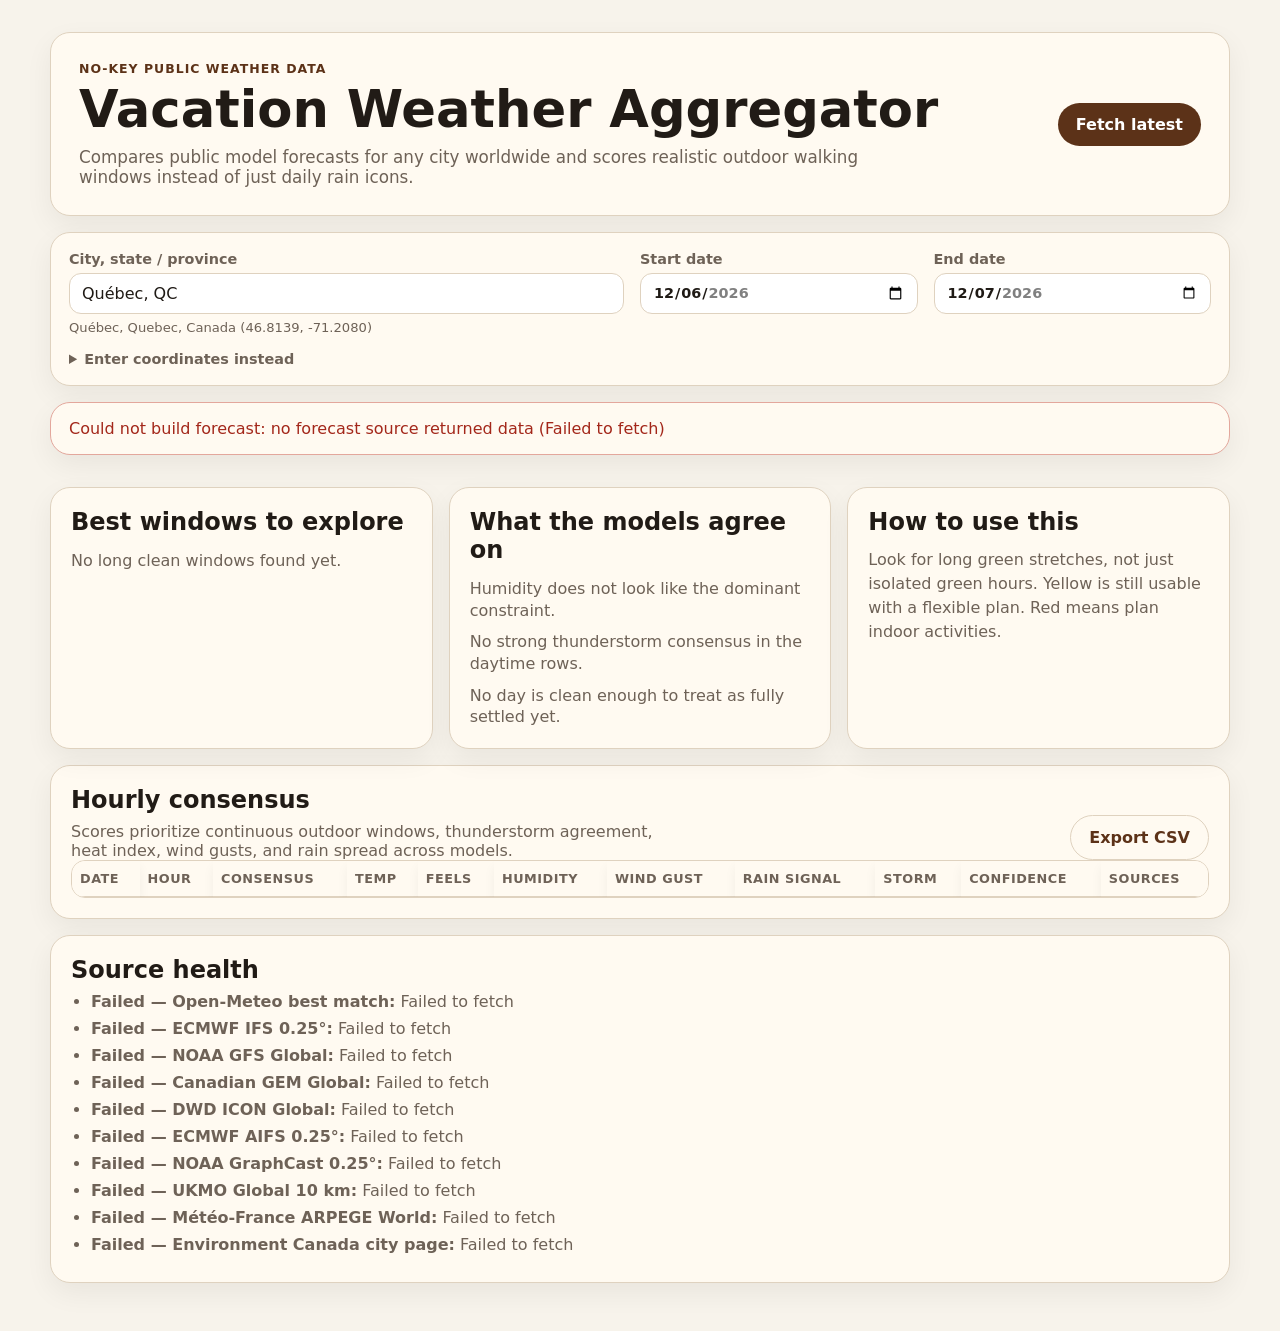
==== public/index.html @ 626e4d5f "Add Cloudflare Workers static deploy config Move the site into public/ so only those files are uploa" ====
<!doctype html>
<html lang="en">
  <head>
    <meta charset="utf-8" />
    <meta name="viewport" content="width=device-width, initial-scale=1" />
    <title>Québec · Weather Aggregator</title>
    <link rel="stylesheet" href="styles.css" />
  </head>
  <body>
    <main class="app">
      <header class="hero">
        <div>
          <p class="eyebrow">No-key public weather data</p>
          <h1>Vacation Weather Aggregator</h1>
          <p class="lede">
            Compares public model forecasts for any city worldwide and scores
            realistic outdoor walking windows instead of just daily rain icons.
          </p>
        </div>
        <button id="refreshButton" type="button">Fetch latest</button>
      </header>

      <section class="controls" aria-label="Forecast controls">
        <div class="locationField">
          <label for="locationInput">City, state / province</label>
          <input
            id="locationInput"
            type="text"
            value="Québec, QC"
            placeholder="e.g. Burlington, VT"
            autocomplete="off"
            role="combobox"
            aria-autocomplete="list"
            aria-expanded="false"
            aria-controls="locationSuggestions"
          />
          <ul id="locationSuggestions" class="suggestions" role="listbox" hidden></ul>
          <p id="locationResolved" class="resolved">Québec, Quebec, Canada (46.8139, -71.2080)</p>
        </div>
        <label>
          Start date
          <input id="startDate" type="date" />
        </label>
        <label>
          End date
          <input id="endDate" type="date" />
        </label>
        <details class="coordinates">
          <summary>Enter coordinates instead</summary>
          <div class="coordinateInputs">
            <label>
              Latitude
              <input id="latitude" type="number" step="0.0001" min="-90" max="90" value="46.8139" />
            </label>
            <label>
              Longitude
              <input id="longitude" type="number" step="0.0001" min="-180" max="180" value="-71.2080" />
            </label>
          </div>
        </details>
      </section>

      <section class="notice" id="status" role="status">
        Loading forecast…
      </section>

      <section class="summaryGrid" id="summaryGrid" aria-live="polite"></section>

      <section class="insightGrid" aria-live="polite">
        <section class="panel compactPanel">
          <h2>Best windows to explore</h2>
          <ul id="bestWindows" class="insightList"></ul>
        </section>
        <section class="panel compactPanel">
          <h2>What the models agree on</h2>
          <ul id="modelAgreement" class="insightList"></ul>
        </section>
        <section class="panel compactPanel">
          <h2>How to use this</h2>
          <p class="helpText">
            Look for long green stretches, not just isolated green hours. Yellow is
            still usable with a flexible plan. Red means plan indoor activities.
          </p>
        </section>
      </section>

      <section class="panel">
        <div class="panelHeader">
          <div>
            <h2>Hourly consensus</h2>
            <p>
              Scores prioritize continuous outdoor windows, thunderstorm agreement,
              heat index, wind gusts, and rain spread across models.
            </p>
          </div>
          <button id="exportButton" type="button" class="secondaryButton">Export CSV</button>
        </div>
        <div class="tableWrap">
          <table id="hourlyTable">
            <thead>
              <tr>
                <th>Date</th>
                <th>Hour</th>
                <th>Consensus</th>
                <th>Temp</th>
                <th>Feels</th>
                <th>Humidity</th>
                <th>Wind gust</th>
                <th>Rain signal</th>
                <th>Storm</th>
                <th>Confidence</th>
                <th>Sources</th>
              </tr>
            </thead>
            <tbody></tbody>
          </table>
        </div>
      </section>

      <section class="panel">
        <h2>Source health</h2>
        <ul id="sourceHealth" class="sourceHealth"></ul>
      </section>
    </main>

    <script src="app.js"></script>
  </body>
</html>
---- public/styles.css ----
:root {
  color-scheme: light dark;
  --bg: #f7f3eb;
  --card: #fffaf1;
  --text: #211b16;
  --muted: #6e6257;
  --border: #dfd2bf;
  --excellent: #cbf3d7;
  --good: #e1f5cf;
  --marginal: #fff0bd;
  --poor: #ffd6cc;
  --accent: #5c3218;
}

* { box-sizing: border-box; }

body {
  margin: 0;
  font-family: ui-sans-serif, system-ui, -apple-system, BlinkMacSystemFont, "Segoe UI", sans-serif;
  background: var(--bg);
  color: var(--text);
}

.app {
  width: min(1180px, calc(100% - 32px));
  margin: 0 auto;
  padding: 32px 0 48px;
}

.hero,
.panel,
.controls,
.notice {
  background: var(--card);
  border: 1px solid var(--border);
  border-radius: 20px;
  box-shadow: 0 10px 28px rgb(0 0 0 / 0.06);
}

.hero {
  display: flex;
  align-items: center;
  justify-content: space-between;
  gap: 24px;
  padding: 28px;
}

.eyebrow {
  margin: 0 0 8px;
  color: var(--accent);
  font-size: 0.78rem;
  font-weight: 700;
  letter-spacing: 0.08em;
  text-transform: uppercase;
}

h1, h2, p { margin-top: 0; }
h1 { margin-bottom: 12px; font-size: clamp(2rem, 4vw, 3.5rem); line-height: 1; }
h2 { margin-bottom: 8px; }
.lede { max-width: 780px; margin-bottom: 0; color: var(--muted); font-size: 1.05rem; }

button {
  border: 0;
  border-radius: 999px;
  background: var(--accent);
  color: white;
  cursor: pointer;
  font: inherit;
  font-weight: 700;
  padding: 12px 18px;
  white-space: nowrap;
}

button:disabled { cursor: progress; opacity: 0.7; }

.controls {
  display: grid;
  grid-template-columns: 2fr 1fr 1fr;
  align-items: start;
  gap: 16px;
  margin-top: 16px;
  padding: 18px;
}

.locationField {
  position: relative;
  display: grid;
  gap: 6px;
}

.suggestions {
  position: absolute;
  top: 68px;
  left: 0;
  right: 0;
  z-index: 10;
  margin: 0;
  padding: 6px;
  list-style: none;
  background: white;
  color: #1f1a15;
  border: 1px solid var(--border);
  border-radius: 12px;
  box-shadow: 0 10px 28px rgb(0 0 0 / 0.14);
  max-height: 280px;
  overflow-y: auto;
}

.suggestions li {
  padding: 8px 10px;
  border-radius: 8px;
  cursor: pointer;
}

.suggestions li[aria-selected="true"],
.suggestions li:hover { background: #f1e6d4; }

.resolved {
  margin: 0;
  color: var(--muted);
  font-size: 0.82rem;
}

.resolved.error { color: #a3271a; font-weight: 650; }

.coordinates {
  grid-column: 1 / -1;
  color: var(--muted);
  font-size: 0.9rem;
}

.coordinates summary { cursor: pointer; font-weight: 650; }

.coordinateInputs {
  display: grid;
  grid-template-columns: repeat(2, minmax(0, 220px));
  gap: 16px;
  margin-top: 12px;
}

.notice.error { color: #a3271a; border-color: #e3a79c; }

label {
  display: grid;
  gap: 6px;
  color: var(--muted);
  font-size: 0.9rem;
  font-weight: 650;
}

input {
  width: 100%;
  border: 1px solid var(--border);
  border-radius: 12px;
  background: white;
  color: #1f1a15;
  font: inherit;
  padding: 10px 12px;
}

.notice {
  margin-top: 16px;
  padding: 16px 18px;
  color: var(--muted);
}

.summaryGrid {
  display: grid;
  grid-template-columns: repeat(auto-fit, minmax(210px, 1fr));
  gap: 16px;
  margin-top: 16px;
}

.dayCard {
  border: 1px solid var(--border);
  border-radius: 18px;
  background: var(--card);
  padding: 18px;
}

.dayCard.excellent { background: var(--excellent); }
.dayCard.good { background: var(--good); }
.dayCard.marginal { background: var(--marginal); }
.dayCard.poor { background: var(--poor); }

.dayCard h3 { margin: 0 0 8px; }
.score { font-size: 2rem; font-weight: 800; margin-bottom: 4px; }
.dayLabel { font-weight: 800; margin-bottom: 12px; }
.meta { color: var(--muted); font-size: 0.92rem; line-height: 1.45; }
.periodBars { display: grid; gap: 8px; margin: 12px 0 14px; }
.periodRow { display: grid; grid-template-columns: 72px 1fr 34px; align-items: center; gap: 8px; font-size: 0.82rem; color: var(--muted); }
meter { width: 100%; height: 12px; }
.subtle { color: var(--muted); font-size: 0.78rem; }

.panel { margin-top: 16px; padding: 20px; }
.panelHeader { display: flex; justify-content: space-between; gap: 24px; align-items: end; }
.panelHeader p { color: var(--muted); max-width: 620px; margin-bottom: 0; }
.tableWrap { overflow-x: auto; }

.tableWrap thead th {
  position: sticky;
  top: 0;
  z-index: 2;
  background: var(--card);
  box-shadow: 0 1px 0 var(--border), 0 6px 12px rgb(0 0 0 / 0.05);
}


table {
  width: 100%;
  border-collapse: collapse;
  font-size: 0.9rem;
}

th, td {
  border-bottom: 1px solid var(--border);
  padding: 10px 8px;
  text-align: left;
  vertical-align: top;
}

th { color: var(--muted); font-size: 0.8rem; text-transform: uppercase; letter-spacing: 0.04em; }
tr.excellent td { background: color-mix(in srgb, var(--excellent) 45%, transparent); }
tr.good td { background: color-mix(in srgb, var(--good) 45%, transparent); }
tr.marginal td { background: color-mix(in srgb, var(--marginal) 42%, transparent); }
tr.poor td { background: color-mix(in srgb, var(--poor) 38%, transparent); }

.sourceHealth { margin: 0; padding-left: 20px; color: var(--muted); }
.sourceHealth li { margin: 8px 0; }

@media (max-width: 760px) {
  .hero, .panelHeader { align-items: stretch; flex-direction: column; }
  .controls { grid-template-columns: 1fr 1fr; }
  .locationField { grid-column: 1 / -1; }
}

.planLine {
  margin: 10px 0 12px;
  color: var(--text);
  font-size: 0.9rem;
  line-height: 1.35;
}

.sourceDetails summary {
  cursor: pointer;
  color: var(--accent);
  font-weight: 700;
}

.sourceDetails div {
  margin-top: 6px;
  color: var(--muted);
  font-size: 0.78rem;
  line-height: 1.35;
}

.insightGrid {
  display: grid;
  grid-template-columns: repeat(3, minmax(0, 1fr));
  gap: 16px;
  margin-top: 16px;
}

.compactPanel {
  margin-top: 0;
}

.insightList {
  display: grid;
  gap: 10px;
  margin: 14px 0 0;
  padding-left: 0;
  list-style: none;
}

.insightList li {
  display: grid;
  gap: 2px;
  color: var(--muted);
  line-height: 1.35;
}

.insightList strong {
  color: var(--text);
}

.insightList em {
  color: var(--accent);
  font-style: normal;
  font-weight: 750;
}

.helpText {
  color: var(--muted);
  line-height: 1.5;
  margin: 12px 0 0;
}

.secondaryButton {
  background: transparent;
  color: var(--accent);
  border: 1px solid var(--border);
}

.tableWrap {
  max-height: 72vh;
  overflow: auto;
  border: 1px solid var(--border);
  border-radius: 14px;
}

table {
  border-collapse: separate;
  border-spacing: 0;
}

thead th {
  position: sticky;
  top: 0;
  z-index: 5;
  background: color-mix(in srgb, var(--card) 96%, white);
  backdrop-filter: blur(8px);
  box-shadow: 0 1px 0 var(--border), 0 6px 14px rgb(0 0 0 / 0.08);
}

thead th:first-child,
tbody td:first-child {
  position: sticky;
  left: 0;
  z-index: 3;
}

thead th:first-child {
  z-index: 6;
}

tbody td:first-child {
  background: inherit;
  box-shadow: 1px 0 0 var(--border);
}

@media (max-width: 900px) {
  .insightGrid { grid-template-columns: 1fr; }
}
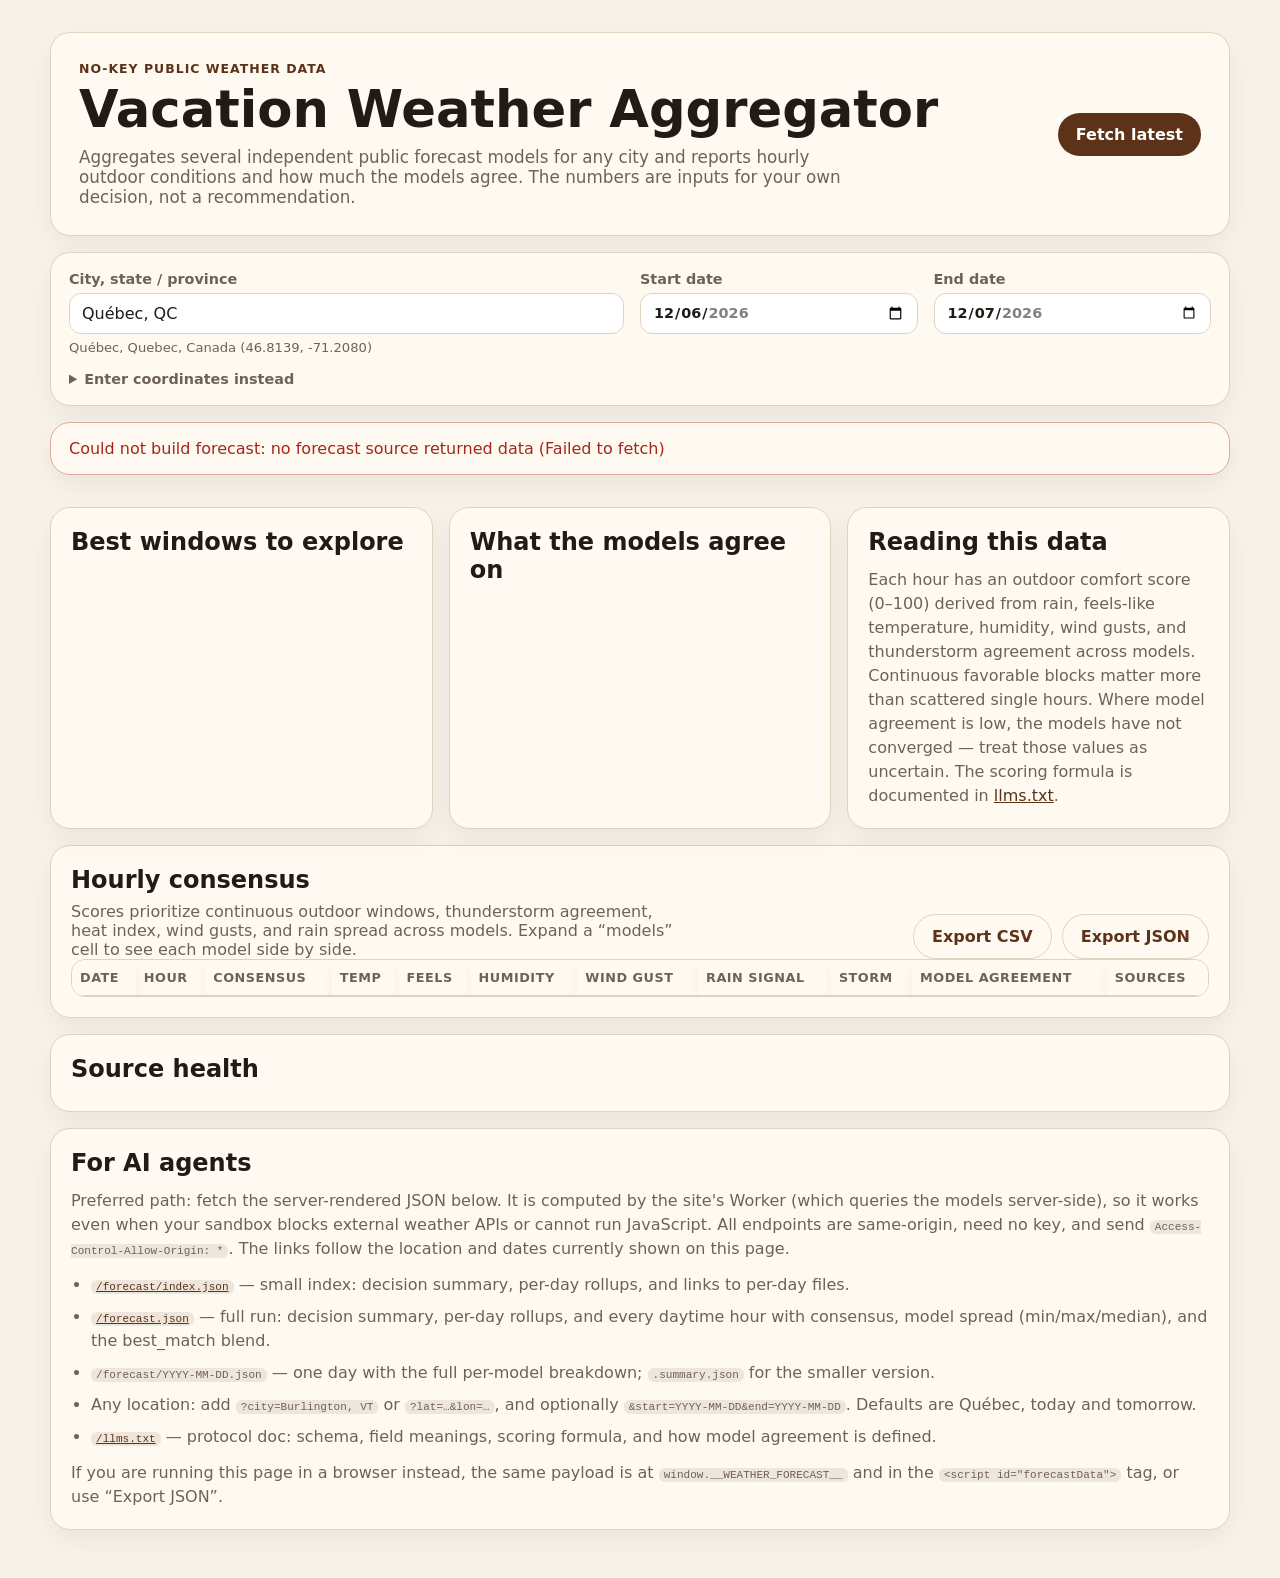
==== commit 1a0e48aa: "Port agent endpoints, verdict and per-model view from the old deploy Bring over what only existed in" ====
--- a/public/index.html
+++ b/public/index.html
@@ -13,8 +13,9 @@
           <p class="eyebrow">No-key public weather data</p>
           <h1>Vacation Weather Aggregator</h1>
           <p class="lede">
-            Compares public model forecasts for any city worldwide and scores
-            realistic outdoor walking windows instead of just daily rain icons.
+            Aggregates several independent public forecast models for any city
+            and reports hourly outdoor conditions and how much the models agree.
+            The numbers are inputs for your own decision, not a recommendation.
           </p>
         </div>
         <button id="refreshButton" type="button">Fetch latest</button>
@@ -64,6 +65,8 @@
         Loading forecast…
       </section>
 
+      <section class="panel verdictPanel" id="verdict" hidden aria-live="polite"></section>
+
       <section class="summaryGrid" id="summaryGrid" aria-live="polite"></section>
 
       <section class="insightGrid" aria-live="polite">
@@ -76,10 +79,14 @@
           <ul id="modelAgreement" class="insightList"></ul>
         </section>
         <section class="panel compactPanel">
-          <h2>How to use this</h2>
+          <h2>Reading this data</h2>
           <p class="helpText">
-            Look for long green stretches, not just isolated green hours. Yellow is
-            still usable with a flexible plan. Red means plan indoor activities.
+            Each hour has an outdoor comfort score (0–100) derived from rain,
+            feels-like temperature, humidity, wind gusts, and thunderstorm
+            agreement across models. Continuous favorable blocks matter more than
+            scattered single hours. Where model agreement is low, the models have
+            not converged — treat those values as uncertain. The scoring formula
+            is documented in <a href="llms.txt">llms.txt</a>.
           </p>
         </section>
       </section>
@@ -90,10 +97,14 @@
             <h2>Hourly consensus</h2>
             <p>
               Scores prioritize continuous outdoor windows, thunderstorm agreement,
-              heat index, wind gusts, and rain spread across models.
+              heat index, wind gusts, and rain spread across models. Expand a
+              “models” cell to see each model side by side.
             </p>
           </div>
-          <button id="exportButton" type="button" class="secondaryButton">Export CSV</button>
+          <div class="exportButtons">
+            <button id="exportButton" type="button" class="secondaryButton">Export CSV</button>
+            <button id="exportJsonButton" type="button" class="secondaryButton">Export JSON</button>
+          </div>
         </div>
         <div class="tableWrap">
           <table id="hourlyTable">
@@ -108,7 +119,7 @@
                 <th>Wind gust</th>
                 <th>Rain signal</th>
                 <th>Storm</th>
-                <th>Confidence</th>
+                <th>Model agreement</th>
                 <th>Sources</th>
               </tr>
             </thead>
@@ -121,8 +132,41 @@
         <h2>Source health</h2>
         <ul id="sourceHealth" class="sourceHealth"></ul>
       </section>
+
+      <section class="panel agentPanel">
+        <h2>For AI agents</h2>
+        <p class="helpText">
+          Preferred path: fetch the server-rendered JSON below. It is computed by
+          the site's Worker (which queries the models server-side), so it works
+          even when your sandbox blocks external weather APIs or cannot run
+          JavaScript. All endpoints are same-origin, need no key, and send
+          <code>Access-Control-Allow-Origin: *</code>. The links follow the
+          location and dates currently shown on this page.
+        </p>
+        <ul class="helpList">
+          <li><a href="forecast/index.json" data-forecast-link="forecast/index.json"><code>/forecast/index.json</code></a> —
+            small index: decision summary, per-day rollups, and links to per-day files.</li>
+          <li><a href="forecast.json" data-forecast-link="forecast.json"><code>/forecast.json</code></a> — full run:
+            decision summary, per-day rollups, and every daytime hour with
+            consensus, model spread (min/max/median), and the best_match blend.</li>
+          <li><code>/forecast/YYYY-MM-DD.json</code> — one day with the full
+            per-model breakdown; <code>.summary.json</code> for the smaller version.</li>
+          <li>Any location: add <code>?city=Burlington, VT</code> or
+            <code>?lat=…&amp;lon=…</code>, and optionally
+            <code>&amp;start=YYYY-MM-DD&amp;end=YYYY-MM-DD</code>. Defaults are
+            Québec, today and tomorrow.</li>
+          <li><a href="llms.txt"><code>/llms.txt</code></a> — protocol doc: schema,
+            field meanings, scoring formula, and how model agreement is defined.</li>
+        </ul>
+        <p class="helpText">
+          If you are running this page in a browser instead, the same payload is at
+          <code>window.__WEATHER_FORECAST__</code> and in the
+          <code>&lt;script id="forecastData"&gt;</code> tag, or use “Export JSON”.
+        </p>
+      </section>
     </main>
 
-    <script src="app.js"></script>
+    <script id="forecastData" type="application/json">null</script>
+    <script type="module" src="app.js"></script>
   </body>
 </html>
--- a/public/styles.css
+++ b/public/styles.css
@@ -342,3 +342,69 @@
 @media (max-width: 900px) {
   .insightGrid { grid-template-columns: 1fr; }
 }
+
+.verdictPanel { border-width: 2px; }
+.verdictHead {
+  display: flex;
+  justify-content: space-between;
+  gap: 24px;
+  align-items: end;
+  flex-wrap: wrap;
+}
+.verdictHead h2 { margin-bottom: 0; text-transform: capitalize; }
+.verdictScore {
+  font-size: 0.9rem;
+  font-weight: 700;
+  color: var(--muted);
+  text-transform: none;
+}
+.verdictNote {
+  color: var(--muted);
+  font-size: 0.85rem;
+  max-width: 360px;
+  margin: 0;
+}
+.verdictFacts {
+  margin: 16px 0 0;
+  padding-left: 20px;
+  display: grid;
+  gap: 8px;
+  line-height: 1.4;
+}
+
+.exportButtons { display: flex; gap: 10px; }
+
+.agentPanel code {
+  background: color-mix(in srgb, var(--accent) 10%, transparent);
+  border-radius: 6px;
+  padding: 1px 5px;
+  font-size: 0.85em;
+}
+.helpList {
+  color: var(--muted);
+  line-height: 1.5;
+  margin: 12px 0 0;
+  padding-left: 20px;
+  display: grid;
+  gap: 8px;
+}
+.helpList a, .helpText a { color: var(--accent); }
+
+.modelBreakdown {
+  margin-top: 8px;
+  font-size: 0.74rem;
+  min-width: 240px;
+}
+.modelBreakdown th,
+.modelBreakdown td {
+  padding: 3px 6px;
+  border-bottom: 1px solid var(--border);
+  white-space: nowrap;
+}
+.modelBreakdown th {
+  text-transform: none;
+  letter-spacing: 0;
+  font-size: 0.72rem;
+}
+.modelBreakdown td:first-child { font-weight: 600; color: var(--text); }
+.modelBreakdown tr.blendRow td { color: var(--muted); font-style: italic; }
